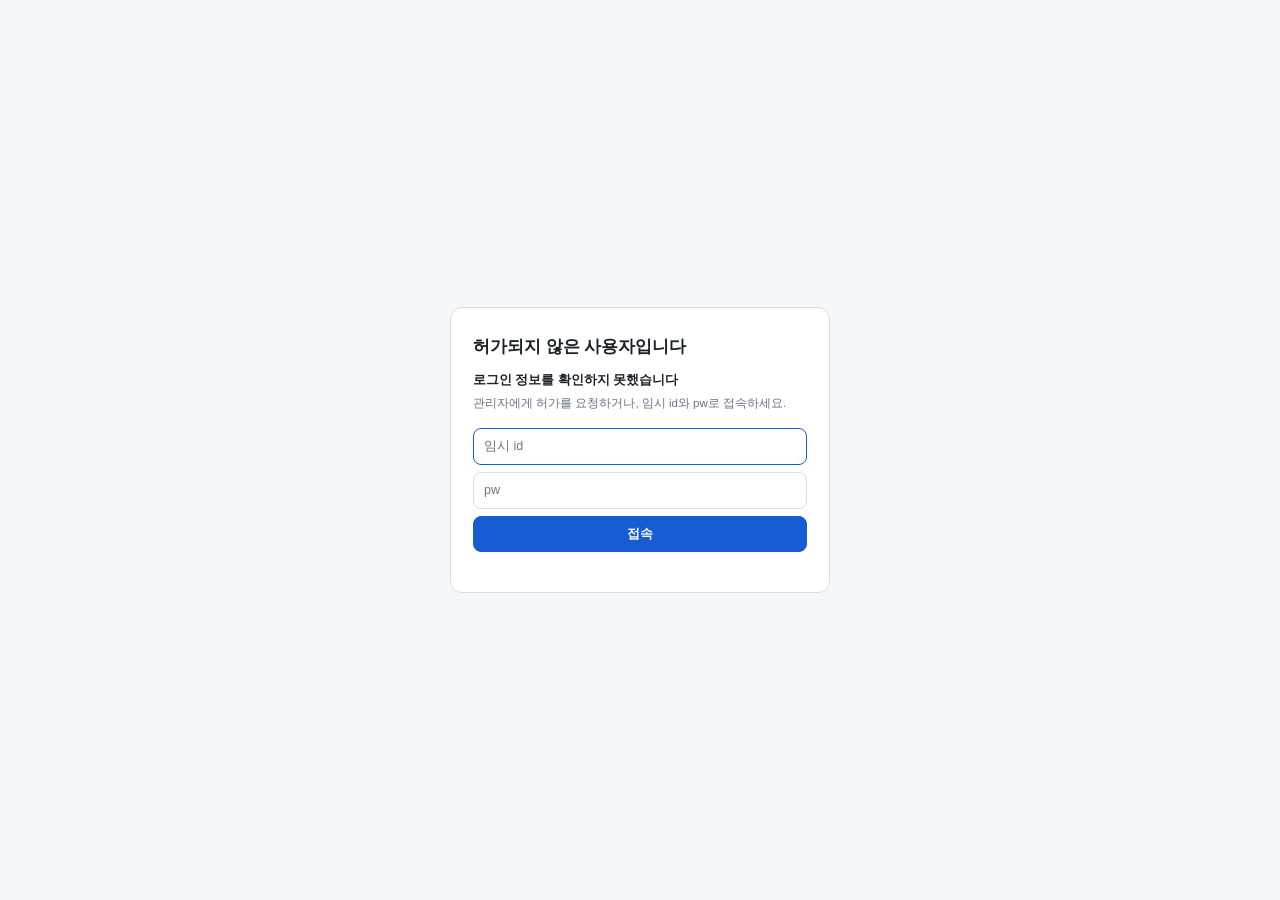
==== web/denied.html @ f381c32e "공개본 갱신 — 접근 제어, 폴링 주기 설정화, 정지 실시간화, run_server.py yunjy-sec/llm-data a9cb799 기준. 예시의 로그인 id는 자리표시자로 " ====
<!DOCTYPE html>
<html lang="ko">
<head>
<meta charset="utf-8">
<meta name="viewport" content="width=device-width, initial-scale=1">
<title>허가되지 않은 사용자입니다</title>
<style>
/* 이 페이지는 자체 완결이다 — styles.css나 app.js에 기대지 않는다 */
:root { --bg:#f6f7f9; --fg:#1c2128; --muted:#667085; --card:#fff; --line:#d9dee5;
        --accent:#175cd3; --err:#b42318; --mono: Consolas, "D2Coding", monospace; }
@media (prefers-color-scheme: dark) {
  :root { --bg:#12151a; --fg:#e3e8ef; --muted:#98a2b3; --card:#1a1f27; --line:#303a46;
          --accent:#6ca4f8; --err:#f97066; }
}
* { box-sizing: border-box; }
body { margin:0; min-height:100vh; display:flex; align-items:center; justify-content:center;
  padding:20px; background:var(--bg); color:var(--fg);
  font:14px/1.5 "Malgun Gothic","Apple SD Gothic Neo",sans-serif; }
.box { width:100%; max-width:380px; background:var(--card); border:1px solid var(--line);
  border-radius:12px; padding:26px 22px; }
h1 { font-size:17px; margin:0 0 12px; }
.who { font-size:12.5px; font-weight:600; margin:0 0 4px; }
.hint { font-size:11.5px; color:var(--muted); margin:0 0 16px; line-height:1.6; }
form { display:flex; flex-direction:column; gap:7px; }
input { font:inherit; font-size:12.5px; padding:8px 10px; border:1px solid var(--line);
  border-radius:8px; background:var(--card); color:var(--fg); }
input:focus { outline:none; border-color:var(--accent); }
button { font:inherit; font-size:12.5px; font-weight:600; padding:8px 14px; border-radius:8px;
  border:1px solid var(--accent); background:var(--accent); color:#fff; cursor:pointer; }
button:disabled { opacity:.6; cursor:default; }
.err { color:var(--err); font-size:11.5px; margin:12px 0 0; }
.meta { font-family:var(--mono); font-size:10px; color:var(--muted); margin:14px 0 0;
  word-break:break-all; }
</style>
</head>
<body>
<div class="box">
  <h1>허가되지 않은 사용자입니다</h1>
  <p class="who" id="who">로그인 정보를 확인하는 중…</p>
  <p class="hint">관리자에게 허가를 요청하거나, 임시 id와 pw로 접속하세요.</p>
  <form id="f" autocomplete="off">
    <input id="tid" type="text" placeholder="임시 id" autocomplete="off">
    <input id="tpw" type="password" placeholder="pw" autocomplete="new-password">
    <button type="submit">접속</button>
  </form>
  <p class="err" id="err" hidden></p>
  <p class="meta" id="meta"></p>
</div>
<script>
(function () {
  "use strict";
  var KEY = "llm-data.access-token";
  var HOME = "./";

  function esc(s) {
    return String(s == null ? "" : s).replace(/[&<>"']/g, function (c) {
      return { "&": "&amp;", "<": "&lt;", ">": "&gt;", '"': "&quot;", "'": "&#39;" }[c];
    });
  }

  function api(path, opts) {
    opts = opts || {};
    var h = { "Accept": "application/json" };
    if (opts.body) h["Content-Type"] = "application/json";
    try { var t = localStorage.getItem(KEY); if (t) h["X-Access-Token"] = t; } catch (e) { /* 사설 모드 */ }
    return fetch(path, { method: opts.method || "GET", headers: h, cache: "no-store",
      body: opts.body ? JSON.stringify(opts.body) : undefined })
      .then(function (r) {
        return r.json().catch(function () { return {}; }).then(function (d) {
          if (!r.ok) throw new Error(d.error || d.message || ("HTTP " + r.status));
          return d;
        });
      });
  }

  // 이미 허가된 상태로 이 주소에 들어왔다면 곧바로 되돌려보낸다
  api("api/access/check").then(function (info) {
    if (info && info.allowed) { location.replace(HOME); return; }
    var u = (info && info.user) || {};
    document.getElementById("who").innerHTML =
      (u.id && u.id !== "guest")
        ? esc(u.id) + (u.name ? " " + esc(u.name) : "") + (u.dept ? " " + esc(u.dept) : "")
        : "로그인 정보를 확인하지 못했습니다";
    document.getElementById("meta").textContent = (info && info.reason) || "";
  }).catch(function (e) {
    console.log("[access] 확인 실패", String(e));
    document.getElementById("who").textContent = "로그인 정보를 확인하지 못했습니다";
  });

  document.getElementById("f").addEventListener("submit", function (e) {
    e.preventDefault();
    var err = document.getElementById("err");
    var btn = e.target.querySelector("button");
    err.hidden = true;
    btn.disabled = true;
    api("api/access/temp", { method: "POST", body: {
      id: document.getElementById("tid").value, pw: document.getElementById("tpw").value } })
      .then(function (d) {
        try { localStorage.setItem(KEY, d.token); } catch (e2) { /* 사설 모드 */ }
        return api("api/access/check");
      })
      .then(function (info) {
        if (!info || !info.allowed) throw new Error("임시 접속이 거부되었습니다");
        location.replace(HOME);
      })
      .catch(function (e2) {
        console.log("[access] 임시 접속 실패", String(e2));
        err.textContent = String(e2.message || e2);
        err.hidden = false;
        btn.disabled = false;
      });
  });

  document.getElementById("tid").focus();
})();
</script>
</body>
</html>
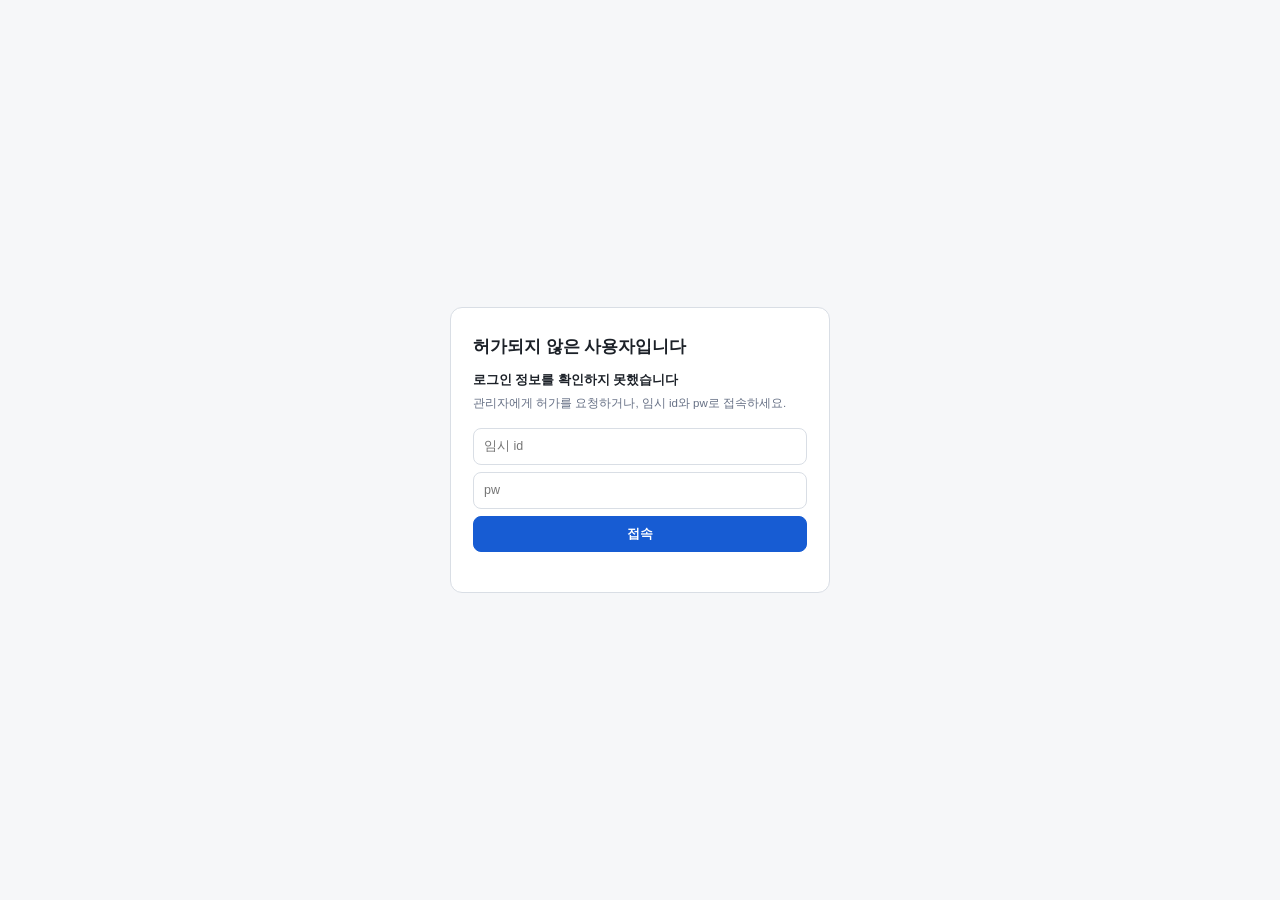
==== commit ee2ea92b: "공개본 갱신 — 차단 페이지 인플레이스 제공, 통행증 쿠키, 헤더 한 줄 yunjy-sec/llm-data 9bab1e7 기준. 예시의 로그인 id는 자리표시자다.  - 프록시 뒤" ====
--- a/web/denied.html
+++ b/web/denied.html
@@ -2,7 +2,9 @@
 <html lang="ko">
 <head>
 <meta charset="utf-8">
-<meta name="viewport" content="width=device-width, initial-scale=1">
+<!-- interactive-widget=resizes-content: 키보드가 올라와도 레이아웃 뷰포트가 함께 줄어
+     입력칸이 가려지거나 화면이 튀지 않는다 (앱 화면과 같은 설정) -->
+<meta name="viewport" content="width=device-width, initial-scale=1, interactive-widget=resizes-content">
 <title>허가되지 않은 사용자입니다</title>
 <style>
 /* 이 페이지는 자체 완결이다 — styles.css나 app.js에 기대지 않는다 */
@@ -13,9 +15,12 @@
           --accent:#6ca4f8; --err:#f97066; }
 }
 * { box-sizing: border-box; }
-body { margin:0; min-height:100vh; display:flex; align-items:center; justify-content:center;
-  padding:20px; background:var(--bg); color:var(--fg);
+/* 세로 중앙 정렬은 키보드가 올라올 때 상자가 움직여 화면이 떨린다.
+   위에서부터 쌓되 여유 공간이 있을 때만 가운데로 내린다. */
+body { margin:0; min-height:100vh; min-height:100dvh; display:flex; align-items:flex-start;
+  justify-content:center; padding:24px 20px 40px; background:var(--bg); color:var(--fg);
   font:14px/1.5 "Malgun Gothic","Apple SD Gothic Neo",sans-serif; }
+@media (min-height: 620px) { body { align-items:center; padding-bottom:24px; } }
 .box { width:100%; max-width:380px; background:var(--card); border:1px solid var(--line);
   border-radius:12px; padding:26px 22px; }
 h1 { font-size:17px; margin:0 0 12px; }
@@ -73,9 +78,19 @@
       });
   }
 
-  // 이미 허가된 상태로 이 주소에 들어왔다면 곧바로 되돌려보낸다
+  // 이미 허가된 상태로 이 주소에 들어왔다면 되돌려보낸다.
+  // 단, 서버가 이 페이지를 내려준 것이면(=서버는 차단으로 판단) 다시 이동하지 않는다.
+  // 서버와 화면의 판단이 엇갈리면 무한 새로고침이 된다.
+  var servedHere = !/(^|\/)denied\.html$/.test(location.pathname);
   api("api/access/check").then(function (info) {
-    if (info && info.allowed) { location.replace(HOME); return; }
+    if (info && info.allowed && !servedHere) { location.replace(HOME); return; }
+    if (info && info.allowed && servedHere) {
+      // 서버는 막았는데 화면은 통과 — 통행증이 쿠키로 전달되지 않은 상태다
+      document.getElementById("who").textContent = "다시 접속해 주세요";
+      document.getElementById("meta").textContent =
+        "통행증이 이 브라우저에 저장되지 않았습니다 (쿠키 차단 여부를 확인하세요)";
+      return;
+    }
     var u = (info && info.user) || {};
     document.getElementById("who").innerHTML =
       (u.id && u.id !== "guest")
@@ -85,6 +100,18 @@
   }).catch(function (e) {
     console.log("[access] 확인 실패", String(e));
     document.getElementById("who").textContent = "로그인 정보를 확인하지 못했습니다";
+  });
+
+  // 포커스 시 입력칸이 키보드에 가리면 그때만 한 번 스크롤한다 (반복 방지)
+  ["tid", "tpw"].forEach(function (id) {
+    var el = document.getElementById(id);
+    el.addEventListener("focus", function () {
+      setTimeout(function () {
+        var r = el.getBoundingClientRect();
+        var h = (window.visualViewport && window.visualViewport.height) || window.innerHeight;
+        if (r.bottom > h - 8) el.scrollIntoView({ block: "center" });
+      }, 250);
+    });
   });
 
   document.getElementById("f").addEventListener("submit", function (e) {
@@ -101,7 +128,7 @@
       })
       .then(function (info) {
         if (!info || !info.allowed) throw new Error("임시 접속이 거부되었습니다");
-        location.replace(HOME);
+        location.replace(HOME);   // 쿠키가 심어졌으므로 이번 이동은 서버도 통과시킨다
       })
       .catch(function (e2) {
         console.log("[access] 임시 접속 실패", String(e2));
@@ -111,7 +138,8 @@
       });
   });
 
-  document.getElementById("tid").focus();
+  // 자동 포커스는 넣지 않는다. 모바일에서 로드 직후 포커스를 주면 키보드가 올라왔다
+  // 내려가기를 반복하며 입력이 불가능해진다. 사용자가 직접 눌러 시작한다.
 })();
 </script>
 </body>
